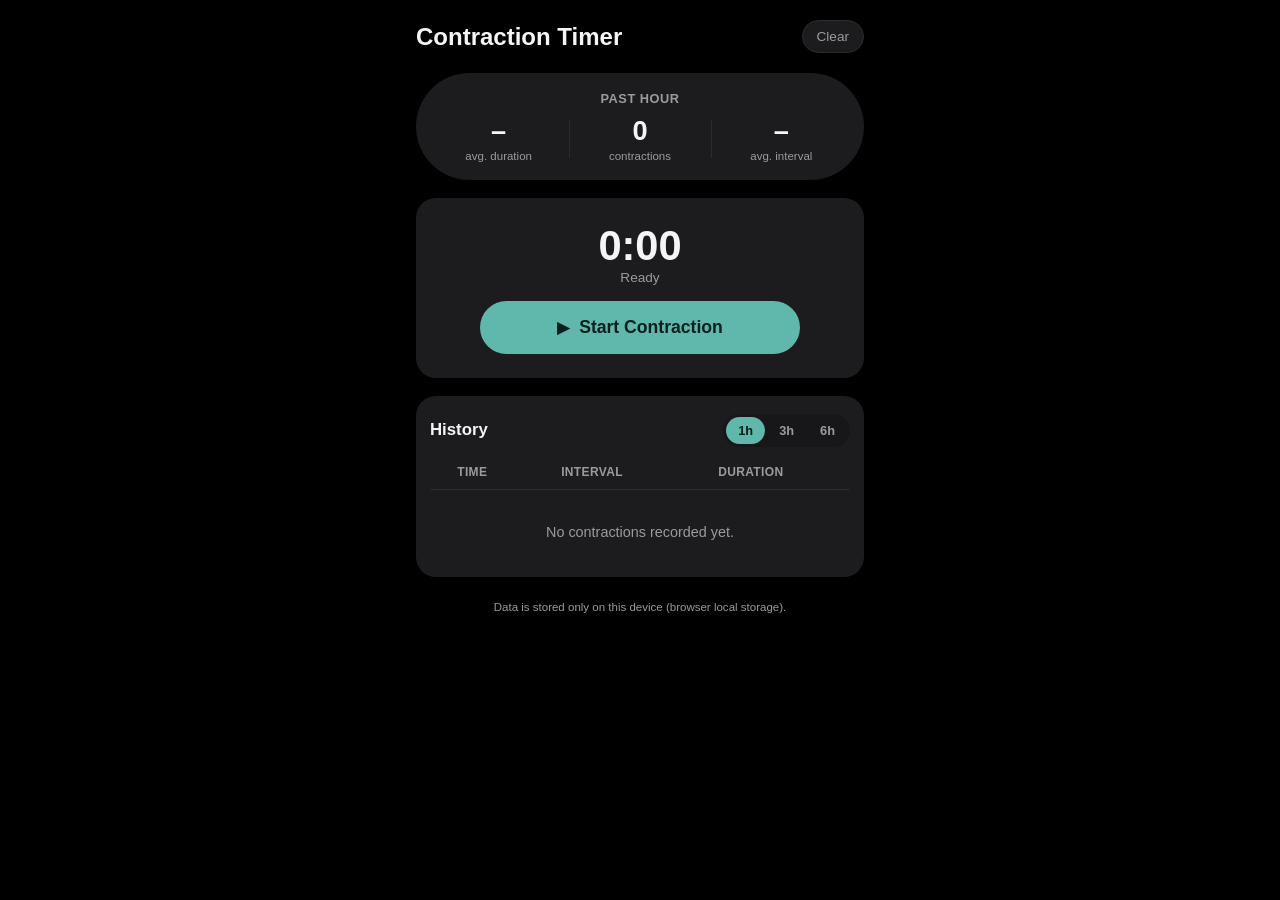
==== index.html @ 760b317a "Add contraction timer web app - Start/Stop button to record contraction start and end times - Histor" ====
<!doctype html>
<html lang="en">
<head>
  <meta charset="UTF-8" />
  <meta name="viewport" content="width=device-width, initial-scale=1, viewport-fit=cover" />
  <meta name="theme-color" content="#0b0b0c" />
  <title>Contraction Timer</title>
  <link rel="stylesheet" href="css/style.css" />
</head>
<body>
  <div class="app">
    <header class="app-header">
      <h1>Contraction Timer</h1>
      <button id="clearBtn" class="icon-btn" title="Clear all history">Clear</button>
    </header>

    <section class="stats-card" aria-label="Stats for the past hour">
      <h2 class="stats-title">Past hour</h2>
      <div class="stats-row">
        <div class="stat">
          <div class="stat-value" id="statAvgDuration">–</div>
          <div class="stat-label">avg. duration</div>
        </div>
        <div class="stat">
          <div class="stat-value" id="statCount">0</div>
          <div class="stat-label">contractions</div>
        </div>
        <div class="stat">
          <div class="stat-value" id="statAvgInterval">–</div>
          <div class="stat-label">avg. interval</div>
        </div>
      </div>
    </section>

    <section class="timer-card" aria-label="Timer">
      <div class="timer-display" id="timerDisplay">0:00</div>
      <div class="timer-sub" id="timerSub">Ready</div>
      <button id="timerBtn" class="timer-btn">
        <span class="icon">▶</span>
        <span class="label">Start Contraction</span>
      </button>
    </section>

    <section class="history-card" aria-label="History">
      <div class="history-header">
        <h2>History</h2>
        <div class="range-tabs" role="tablist" aria-label="History range">
          <button class="range-tab active" data-hours="1">1h</button>
          <button class="range-tab" data-hours="3">3h</button>
          <button class="range-tab" data-hours="6">6h</button>
        </div>
      </div>
      <div class="table-wrap">
        <table>
          <thead>
            <tr>
              <th>Time</th>
              <th>Interval</th>
              <th>Duration</th>
              <th></th>
            </tr>
          </thead>
          <tbody id="historyBody">
            <!-- rows injected here -->
          </tbody>
        </table>
        <p id="emptyState" class="empty-state">No contractions recorded yet.</p>
      </div>
    </section>

    <footer class="app-footer">
      <p>Data is stored only on this device (browser local storage).</p>
    </footer>
  </div>

  <script src="js/app.js"></script>
</body>
</html>
---- css/style.css ----
:root {
  --bg: #000000;
  --card-bg: #1c1c1e;
  --card-bg-2: #17171a;
  --text: #f5f5f7;
  --text-dim: #9a9aa0;
  --accent: #5fb8ab;
  --accent-dark: #3f8579;
  --danger: #e55a5a;
  --border: #2c2c2e;
  --radius: 20px;
}

* {
  box-sizing: border-box;
}

html, body {
  margin: 0;
  padding: 0;
  background: var(--bg);
  color: var(--text);
  font-family: -apple-system, BlinkMacSystemFont, "Segoe UI", Roboto, Helvetica, Arial, sans-serif;
}

.app {
  max-width: 480px;
  margin: 0 auto;
  padding: 20px 16px 40px;
  min-height: 100vh;
}

.app-header {
  display: flex;
  align-items: center;
  justify-content: space-between;
  margin-bottom: 20px;
}

.app-header h1 {
  font-size: 1.5rem;
  margin: 0;
  font-weight: 700;
}

.icon-btn {
  background: var(--card-bg);
  color: var(--text-dim);
  border: 1px solid var(--border);
  border-radius: 999px;
  padding: 8px 14px;
  font-size: 0.85rem;
  cursor: pointer;
}

.icon-btn:hover {
  color: var(--text);
  border-color: var(--accent);
}

.stats-card {
  background: var(--card-bg);
  border-radius: 999px;
  padding: 18px 12px;
  margin-bottom: 18px;
  text-align: center;
}

.stats-title {
  font-size: 0.8rem;
  font-weight: 600;
  color: var(--text-dim);
  margin: 0 0 10px;
  text-transform: uppercase;
  letter-spacing: 0.04em;
}

.stats-row {
  display: flex;
  align-items: center;
  justify-content: space-around;
}

.stat {
  flex: 1;
  padding: 0 6px;
  position: relative;
}

.stat + .stat::before {
  content: "";
  position: absolute;
  left: 0;
  top: 4px;
  bottom: 4px;
  width: 1px;
  background: var(--border);
}

.stat-value {
  font-size: 1.7rem;
  font-weight: 700;
  line-height: 1.1;
}

.stat-label {
  font-size: 0.72rem;
  color: var(--text-dim);
  margin-top: 4px;
}

.timer-card {
  background: var(--card-bg);
  border-radius: var(--radius);
  padding: 24px 16px;
  margin-bottom: 18px;
  text-align: center;
}

.timer-display {
  font-size: 2.6rem;
  font-weight: 700;
  font-variant-numeric: tabular-nums;
}

.timer-sub {
  color: var(--text-dim);
  font-size: 0.85rem;
  margin-bottom: 16px;
}

.timer-btn {
  width: 100%;
  max-width: 320px;
  border: none;
  border-radius: 999px;
  padding: 16px 20px;
  font-size: 1.1rem;
  font-weight: 700;
  background: var(--accent);
  color: #0b1f1c;
  cursor: pointer;
  display: inline-flex;
  align-items: center;
  justify-content: center;
  gap: 10px;
  transition: background 0.15s ease, transform 0.05s ease;
}

.timer-btn:active {
  transform: scale(0.98);
}

.timer-btn.running {
  background: var(--danger);
  color: #2a0d0d;
}

.timer-btn .icon {
  font-size: 1rem;
}

.history-card {
  background: var(--card-bg);
  border-radius: var(--radius);
  padding: 18px 14px;
}

.history-header {
  display: flex;
  align-items: center;
  justify-content: space-between;
  margin-bottom: 12px;
}

.history-header h2 {
  font-size: 1.05rem;
  margin: 0;
}

.range-tabs {
  display: flex;
  background: var(--card-bg-2);
  border-radius: 999px;
  padding: 3px;
  gap: 2px;
}

.range-tab {
  border: none;
  background: transparent;
  color: var(--text-dim);
  padding: 6px 12px;
  border-radius: 999px;
  font-size: 0.8rem;
  font-weight: 600;
  cursor: pointer;
}

.range-tab.active {
  background: var(--accent);
  color: #0b1f1c;
}

.table-wrap {
  overflow-x: auto;
}

table {
  width: 100%;
  border-collapse: collapse;
  font-size: 0.9rem;
}

thead th {
  text-align: center;
  color: var(--text-dim);
  font-weight: 600;
  font-size: 0.75rem;
  text-transform: uppercase;
  letter-spacing: 0.03em;
  padding: 6px 4px 10px;
  border-bottom: 1px solid var(--border);
}

tbody td {
  text-align: center;
  padding: 10px 4px;
  border-bottom: 1px solid var(--border);
  font-variant-numeric: tabular-nums;
}

tbody tr:last-child td {
  border-bottom: none;
}

.delete-btn {
  background: none;
  border: none;
  color: var(--text-dim);
  font-size: 1rem;
  cursor: pointer;
  line-height: 1;
  padding: 4px 8px;
}

.delete-btn:hover {
  color: var(--danger);
}

.duration-cell {
  font-weight: 700;
}

.empty-state {
  text-align: center;
  color: var(--text-dim);
  padding: 20px 0 4px;
  font-size: 0.9rem;
}

.app-footer {
  text-align: center;
  color: var(--text-dim);
  font-size: 0.72rem;
  margin-top: 24px;
}
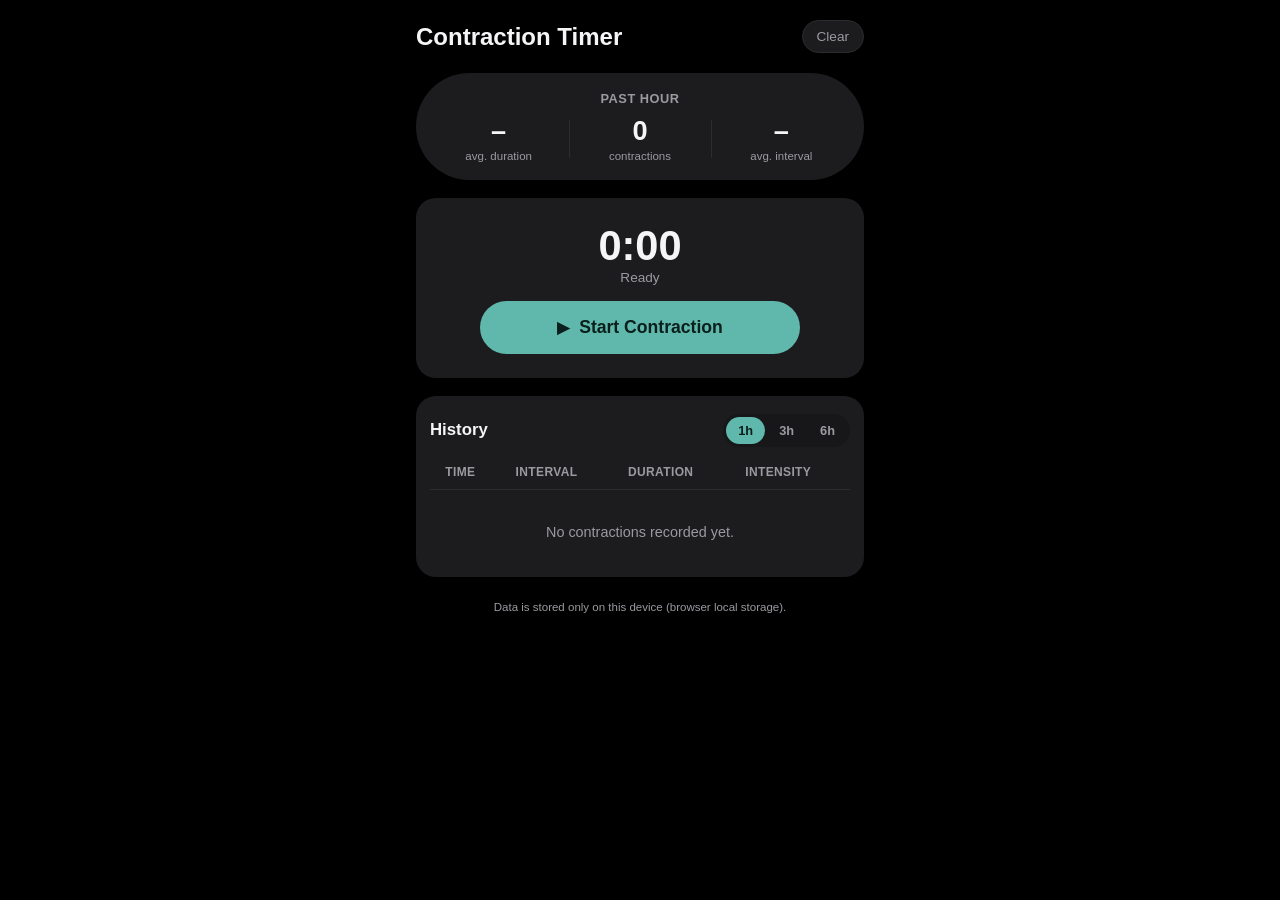
==== commit 0d6dd5e9: "Add optional intensity tagging to history entries - Each history row gets an Intensity dropdown (Mil" ====
--- a/index.html
+++ b/index.html
@@ -57,6 +57,7 @@
               <th>Time</th>
               <th>Interval</th>
               <th>Duration</th>
+              <th>Intensity</th>
               <th></th>
             </tr>
           </thead>
--- a/css/style.css
+++ b/css/style.css
@@ -234,6 +234,45 @@
   border-bottom: none;
 }
 
+.intensity-select {
+  appearance: none;
+  -webkit-appearance: none;
+  background: var(--card-bg-2);
+  color: var(--text-dim);
+  border: 1px solid var(--border);
+  border-radius: 999px;
+  padding: 6px 10px;
+  font-size: 0.78rem;
+  font-weight: 600;
+  cursor: pointer;
+  text-align: center;
+  text-align-last: center;
+  min-width: 76px;
+}
+
+.intensity-select:focus {
+  outline: 2px solid var(--accent);
+  outline-offset: 1px;
+}
+
+.intensity-select[data-intensity="mild"] {
+  background: rgba(95, 184, 171, 0.18);
+  color: var(--accent);
+  border-color: var(--accent-dark);
+}
+
+.intensity-select[data-intensity="moderate"] {
+  background: rgba(230, 176, 63, 0.18);
+  color: #e6b03f;
+  border-color: #a67c2e;
+}
+
+.intensity-select[data-intensity="strong"] {
+  background: rgba(229, 90, 90, 0.18);
+  color: var(--danger);
+  border-color: #a33f3f;
+}
+
 .delete-btn {
   background: none;
   border: none;
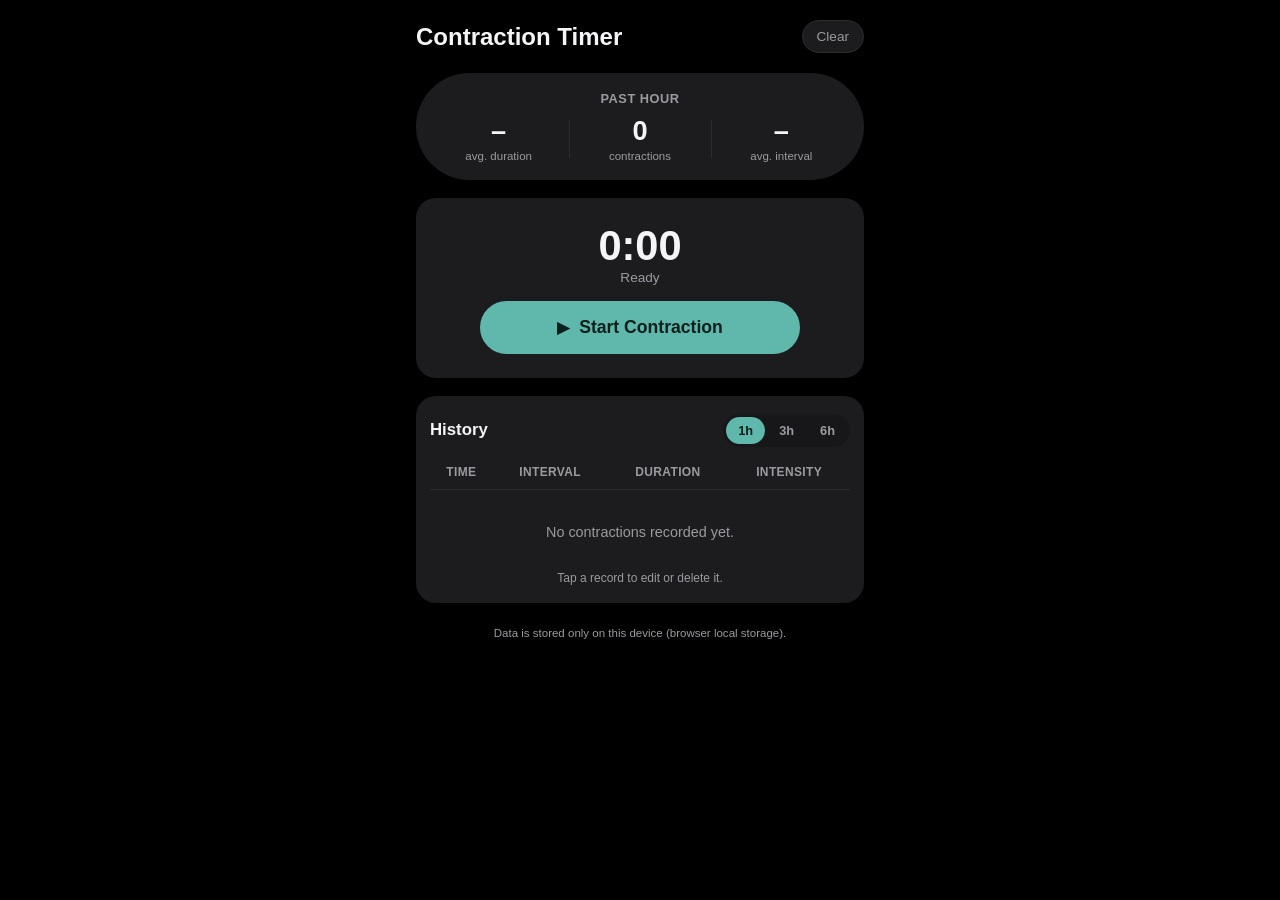
==== commit 740c4ec0: "Add dedicated edit page for each contraction record - New edit.html/js/edit.js: full-screen edit vie" ====
--- a/index.html
+++ b/index.html
@@ -58,7 +58,6 @@
               <th>Interval</th>
               <th>Duration</th>
               <th>Intensity</th>
-              <th></th>
             </tr>
           </thead>
           <tbody id="historyBody">
@@ -67,6 +66,7 @@
         </table>
         <p id="emptyState" class="empty-state">No contractions recorded yet.</p>
       </div>
+      <p class="history-hint">Tap a record to edit or delete it.</p>
     </section>
 
     <footer class="app-footer">
@@ -74,6 +74,8 @@
     </footer>
   </div>
 
+  <script src="js/utils.js"></script>
+  <script src="js/intensity.js"></script>
   <script src="js/app.js"></script>
 </body>
 </html>
--- a/css/style.css
+++ b/css/style.css
@@ -7,6 +7,8 @@
   --accent: #5fb8ab;
   --accent-dark: #3f8579;
   --danger: #e55a5a;
+  --moderate: #e6b03f;
+  --severe: #c23bd1;
   --border: #2c2c2e;
   --radius: 20px;
 }
@@ -234,57 +236,72 @@
   border-bottom: none;
 }
 
-.intensity-select {
-  appearance: none;
-  -webkit-appearance: none;
+.history-row {
+  cursor: pointer;
+}
+
+.history-row:hover td,
+.history-row:focus-visible td {
+  background: rgba(255, 255, 255, 0.04);
+}
+
+.history-row:focus-visible {
+  outline: none;
+}
+
+.intensity-cell {
+  display: table-cell;
+  white-space: nowrap;
+}
+
+.intensity-badge {
+  display: inline-block;
   background: var(--card-bg-2);
   color: var(--text-dim);
   border: 1px solid var(--border);
   border-radius: 999px;
-  padding: 6px 10px;
+  padding: 6px 12px;
   font-size: 0.78rem;
   font-weight: 600;
-  cursor: pointer;
-  text-align: center;
-  text-align-last: center;
-  min-width: 76px;
-}
-
-.intensity-select:focus {
-  outline: 2px solid var(--accent);
-  outline-offset: 1px;
-}
-
-.intensity-select[data-intensity="mild"] {
+}
+
+.intensity-badge.intensity-mild {
   background: rgba(95, 184, 171, 0.18);
   color: var(--accent);
   border-color: var(--accent-dark);
 }
 
-.intensity-select[data-intensity="moderate"] {
+.intensity-badge.intensity-moderate {
   background: rgba(230, 176, 63, 0.18);
-  color: #e6b03f;
+  color: var(--moderate);
   border-color: #a67c2e;
 }
 
-.intensity-select[data-intensity="strong"] {
+.intensity-badge.intensity-strong {
   background: rgba(229, 90, 90, 0.18);
   color: var(--danger);
   border-color: #a33f3f;
 }
 
-.delete-btn {
-  background: none;
-  border: none;
-  color: var(--text-dim);
-  font-size: 1rem;
-  cursor: pointer;
-  line-height: 1;
-  padding: 4px 8px;
-}
-
-.delete-btn:hover {
-  color: var(--danger);
+.intensity-badge.intensity-severe {
+  background: rgba(194, 59, 209, 0.18);
+  color: var(--severe);
+  border-color: #7d2589;
+}
+
+.row-chevron {
+  display: inline-block;
+  margin-left: 6px;
+  color: var(--text-dim);
+  font-size: 1rem;
+  vertical-align: middle;
+}
+
+.history-hint {
+  text-align: center;
+  color: var(--text-dim);
+  font-size: 0.75rem;
+  margin: 12px 0 0;
 }
 
 .duration-cell {
@@ -298,9 +315,212 @@
   font-size: 0.9rem;
 }
 
+.empty-state a {
+  color: var(--accent);
+}
+
 .app-footer {
   text-align: center;
   color: var(--text-dim);
   font-size: 0.72rem;
   margin-top: 24px;
 }
+
+/* ---------- Edit page ---------- */
+
+.edit-header {
+  display: flex;
+  align-items: center;
+  justify-content: space-between;
+  margin-bottom: 20px;
+}
+
+.edit-header h1 {
+  font-size: 1.2rem;
+  margin: 0;
+  font-weight: 700;
+}
+
+.round-btn {
+  width: 44px;
+  height: 44px;
+  border-radius: 50%;
+  border: none;
+  background: var(--card-bg);
+  color: var(--text);
+  font-size: 1.3rem;
+  line-height: 1;
+  cursor: pointer;
+  display: inline-flex;
+  align-items: center;
+  justify-content: center;
+}
+
+.round-btn-accent {
+  background: var(--accent);
+  color: #0b1f1c;
+  font-size: 1.1rem;
+  font-weight: 700;
+}
+
+.edit-card {
+  background: var(--card-bg);
+  border-radius: var(--radius);
+  padding: 20px 18px 26px;
+  margin-bottom: 20px;
+}
+
+.edit-date {
+  text-align: center;
+  font-size: 1rem;
+  color: var(--text-dim);
+  margin-bottom: 18px;
+}
+
+.field-row {
+  display: flex;
+  align-items: center;
+  justify-content: space-between;
+  padding: 14px 0;
+  border-bottom: 1px solid var(--border);
+  cursor: pointer;
+}
+
+.field-row-static {
+  cursor: default;
+}
+
+.field-label {
+  font-size: 1rem;
+}
+
+.field-value {
+  color: var(--accent);
+  font-size: 1rem;
+  font-variant-numeric: tabular-nums;
+}
+
+.field-value-wrap {
+  display: flex;
+  align-items: center;
+  gap: 4px;
+  position: relative;
+}
+
+.time-input {
+  background: transparent;
+  border: none;
+  color: var(--accent);
+  font-size: 1rem;
+  font-family: inherit;
+  font-variant-numeric: tabular-nums;
+  text-align: right;
+  padding: 0;
+  cursor: pointer;
+}
+
+.time-input::-webkit-calendar-picker-indicator {
+  filter: invert(0.6) sepia(1) saturate(3) hue-rotate(115deg);
+  cursor: pointer;
+}
+
+.intensity-section {
+  text-align: center;
+  padding-top: 22px;
+}
+
+.intensity-title {
+  font-size: 0.95rem;
+  font-weight: 700;
+  margin-bottom: 6px;
+}
+
+.intensity-value {
+  color: var(--text-dim);
+  font-size: 0.85rem;
+  font-weight: 600;
+  letter-spacing: 0.04em;
+  margin-bottom: 18px;
+}
+
+.slider-row {
+  display: flex;
+  align-items: center;
+  gap: 12px;
+  margin-bottom: 14px;
+}
+
+.slider-edge {
+  color: var(--text-dim);
+  font-size: 0.85rem;
+  flex: none;
+}
+
+#intensitySlider {
+  flex: 1;
+  appearance: none;
+  -webkit-appearance: none;
+  height: 6px;
+  border-radius: 999px;
+  background: var(--border);
+  outline: none;
+}
+
+#intensitySlider::-webkit-slider-thumb {
+  appearance: none;
+  -webkit-appearance: none;
+  width: 26px;
+  height: 26px;
+  border-radius: 50%;
+  background: #ffffff;
+  border: none;
+  box-shadow: 0 1px 3px rgba(0, 0, 0, 0.4);
+  cursor: pointer;
+}
+
+#intensitySlider::-moz-range-thumb {
+  width: 26px;
+  height: 26px;
+  border-radius: 50%;
+  background: #ffffff;
+  border: none;
+  box-shadow: 0 1px 3px rgba(0, 0, 0, 0.4);
+  cursor: pointer;
+}
+
+#intensitySlider::-moz-range-track {
+  height: 6px;
+  border-radius: 999px;
+  background: transparent;
+}
+
+.text-link {
+  background: none;
+  border: none;
+  color: var(--text-dim);
+  font-size: 0.82rem;
+  text-decoration: underline;
+  cursor: pointer;
+  padding: 4px;
+}
+
+.text-link:hover {
+  color: var(--accent);
+}
+
+.delete-full-btn {
+  display: block;
+  width: 100%;
+  border: none;
+  border-radius: 999px;
+  background: var(--card-bg);
+  color: var(--danger);
+  font-size: 1rem;
+  font-weight: 600;
+  padding: 16px;
+  cursor: pointer;
+}
+
+.delete-full-btn:hover {
+  background: rgba(229, 90, 90, 0.12);
+}
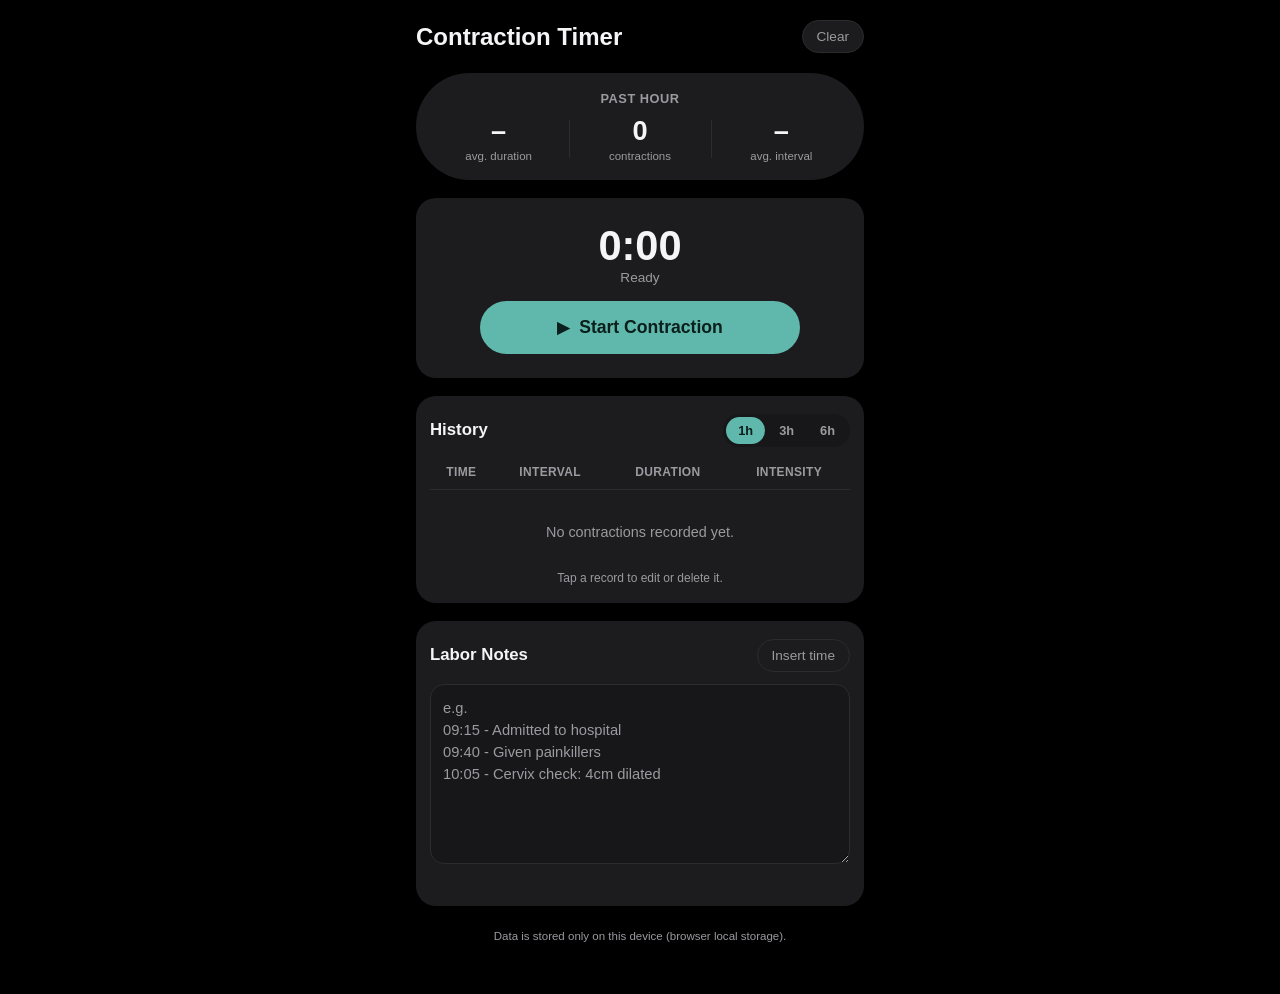
==== commit 9f9dfa01: "Add labor notes text box - New free-form multiline textarea under the History card for logging   non" ====
--- a/index.html
+++ b/index.html
@@ -69,6 +69,20 @@
       <p class="history-hint">Tap a record to edit or delete it.</p>
     </section>
 
+    <section class="notes-card" aria-label="Labor notes">
+      <div class="notes-header">
+        <h2>Labor Notes</h2>
+        <button id="insertTimeBtn" class="icon-btn" type="button">Insert time</button>
+      </div>
+      <textarea
+        id="notesArea"
+        class="notes-area"
+        rows="7"
+        placeholder="e.g.&#10;09:15 - Admitted to hospital&#10;09:40 - Given painkillers&#10;10:05 - Cervix check: 4cm dilated"
+      ></textarea>
+      <p class="notes-status" id="notesStatus">&nbsp;</p>
+    </section>
+
     <footer class="app-footer">
       <p>Data is stored only on this device (browser local storage).</p>
     </footer>
@@ -77,5 +91,6 @@
   <script src="js/utils.js"></script>
   <script src="js/intensity.js"></script>
   <script src="js/app.js"></script>
+  <script src="js/notes.js"></script>
 </body>
 </html>
--- a/css/style.css
+++ b/css/style.css
@@ -326,6 +326,57 @@
   margin-top: 24px;
 }
 
+/* ---------- Labor notes ---------- */
+
+.notes-card {
+  background: var(--card-bg);
+  border-radius: var(--radius);
+  padding: 18px 14px;
+  margin-top: 18px;
+}
+
+.notes-header {
+  display: flex;
+  align-items: center;
+  justify-content: space-between;
+  margin-bottom: 12px;
+}
+
+.notes-header h2 {
+  font-size: 1.05rem;
+  margin: 0;
+}
+
+.notes-area {
+  width: 100%;
+  resize: vertical;
+  min-height: 140px;
+  background: var(--card-bg-2);
+  color: var(--text);
+  border: 1px solid var(--border);
+  border-radius: 14px;
+  padding: 12px;
+  font-family: inherit;
+  font-size: 0.92rem;
+  line-height: 1.5;
+}
+
+.notes-area::placeholder {
+  color: var(--text-dim);
+}
+
+.notes-area:focus {
+  outline: 2px solid var(--accent);
+  outline-offset: 1px;
+}
+
+.notes-status {
+  text-align: right;
+  color: var(--text-dim);
+  font-size: 0.72rem;
+  margin: 8px 2px 0;
+}
+
 /* ---------- Edit page ---------- */
 
 .edit-header {
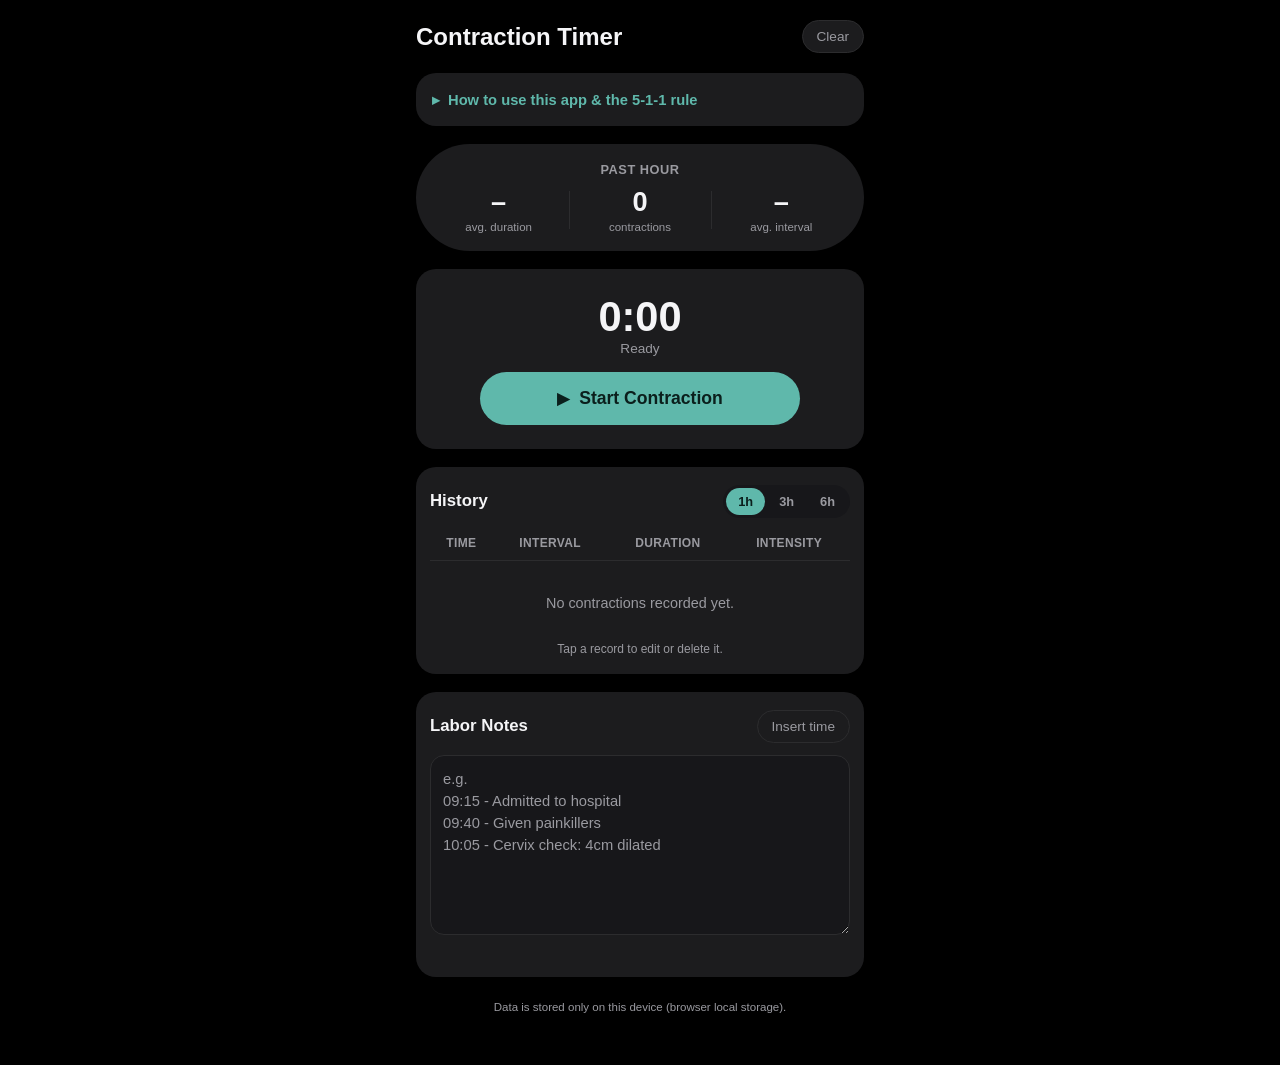
==== commit a1279860: "Add in-app instructions with the 5-1-1 rule, and MIT license - New collapsible "How to use this app " ====
--- a/index.html
+++ b/index.html
@@ -13,6 +13,50 @@
       <h1>Contraction Timer</h1>
       <button id="clearBtn" class="icon-btn" title="Clear all history">Clear</button>
     </header>
+
+    <details class="help-card">
+      <summary>How to use this app &amp; the 5-1-1 rule</summary>
+      <div class="help-body">
+        <h3>Timing a contraction</h3>
+        <p>
+          Tap <strong>Start Contraction</strong> the moment a contraction
+          begins, and tap it again (now labeled <strong>Stop
+          Contraction</strong>) the moment it ends. That's it — the app
+          records the start time, duration, and the interval since your
+          previous contraction automatically.
+        </p>
+
+        <h3>Reviewing &amp; fixing entries</h3>
+        <p>
+          Use the <strong>1h / 3h / 6h</strong> tabs to change how much
+          history is shown. Tap any row in the table to open it, where you
+          can correct the start/end time, set an intensity (Mild / Moderate
+          / Strong / Severe), or delete it.
+        </p>
+
+        <h3>Labor Notes</h3>
+        <p>
+          Use the free-text box below the history table to log anything
+          that isn't a contraction — when you were admitted, medication
+          given, checks done, and so on. The <strong>Insert time</strong>
+          button stamps the current time for you.
+        </p>
+
+        <h3>The 5-1-1 rule</h3>
+        <p>
+          A common rule of thumb for when to head to the hospital or call
+          your provider is the <strong>5-1-1 rule</strong>: contractions
+          coming about <strong>5 minutes apart</strong>, each lasting about
+          <strong>1 minute</strong>, for at least <strong>1 hour</strong>.
+        </p>
+        <p class="help-disclaimer">
+          This is general guidance only, not medical advice. Your provider
+          may give you different numbers to watch for — always follow their
+          instructions, and contact them (or go straight to care) sooner if
+          anything feels wrong, regardless of what this app shows.
+        </p>
+      </div>
+    </details>
 
     <section class="stats-card" aria-label="Stats for the past hour">
       <h2 class="stats-title">Past hour</h2>
--- a/css/style.css
+++ b/css/style.css
@@ -60,6 +60,66 @@
   border-color: var(--accent);
 }
 
+.help-card {
+  background: var(--card-bg);
+  border-radius: var(--radius);
+  padding: 4px 16px;
+  margin-bottom: 18px;
+}
+
+.help-card summary {
+  padding: 14px 0;
+  cursor: pointer;
+  font-weight: 600;
+  font-size: 0.92rem;
+  color: var(--accent);
+  list-style: none;
+}
+
+.help-card summary::-webkit-details-marker {
+  display: none;
+}
+
+.help-card summary::before {
+  content: "▸";
+  display: inline-block;
+  margin-right: 8px;
+  transition: transform 0.15s ease;
+}
+
+.help-card[open] summary::before {
+  transform: rotate(90deg);
+}
+
+.help-body {
+  padding-bottom: 16px;
+  font-size: 0.88rem;
+  line-height: 1.5;
+  color: var(--text);
+}
+
+.help-body h3 {
+  font-size: 0.8rem;
+  text-transform: uppercase;
+  letter-spacing: 0.03em;
+  color: var(--text-dim);
+  margin: 16px 0 6px;
+}
+
+.help-body h3:first-child {
+  margin-top: 0;
+}
+
+.help-body p {
+  margin: 0 0 4px;
+}
+
+.help-disclaimer {
+  color: var(--text-dim);
+  font-size: 0.8rem;
+  margin-top: 8px !important;
+}
+
 .stats-card {
   background: var(--card-bg);
   border-radius: 999px;
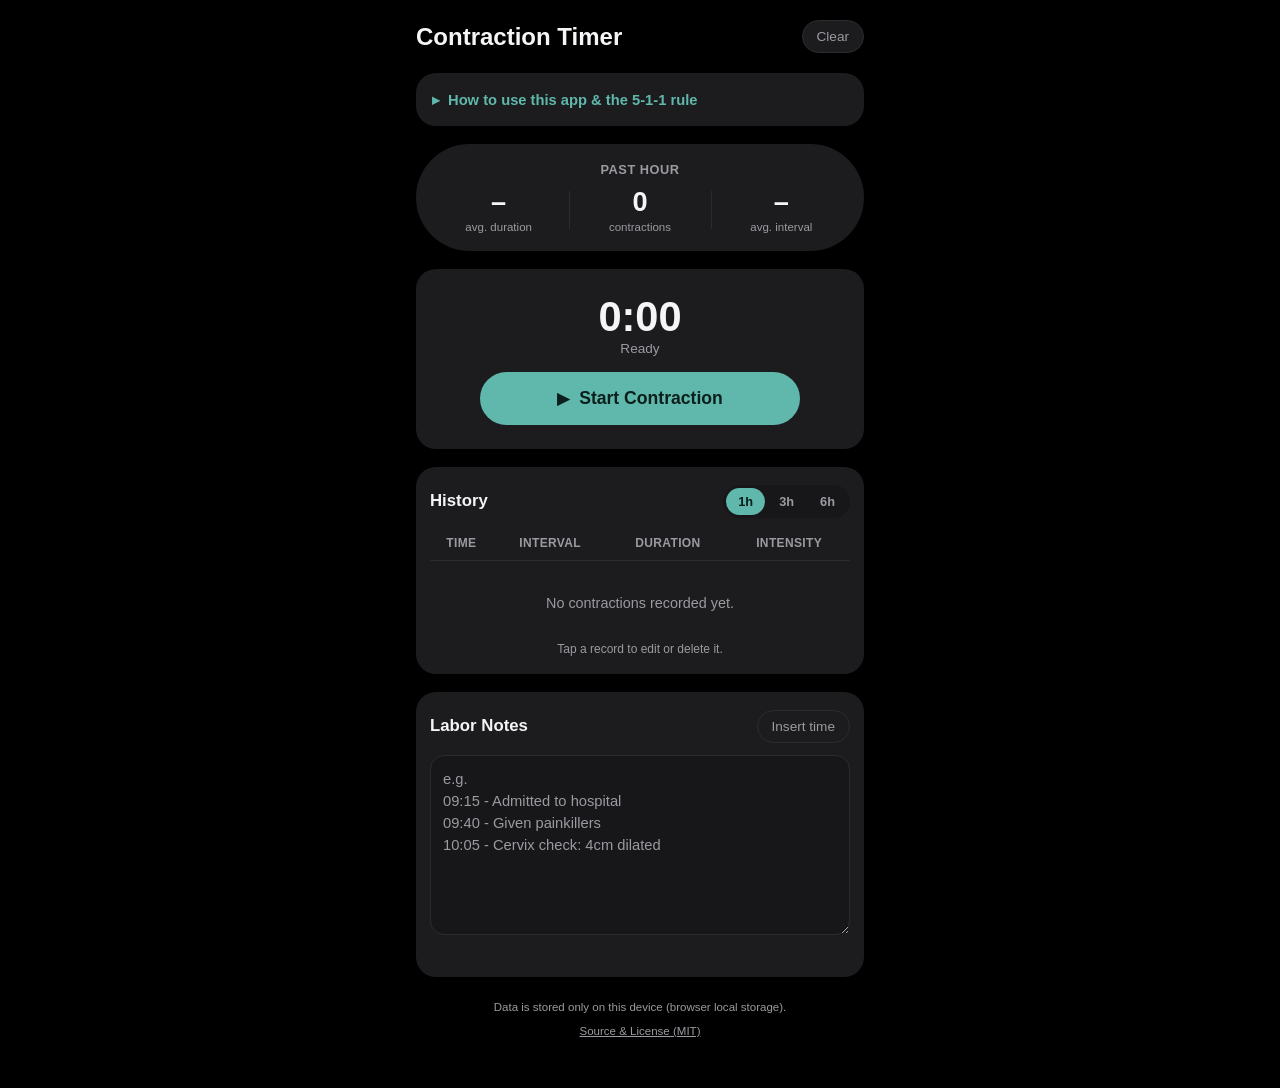
==== commit 37ad2bbf: "Add Source & License link to the app footer Optional courtesy link (not legally required by MIT) poi" ====
--- a/index.html
+++ b/index.html
@@ -129,6 +129,9 @@
 
     <footer class="app-footer">
       <p>Data is stored only on this device (browser local storage).</p>
+      <p>
+        <a href="https://github.com/TummlerEA/contraction-timer" target="_blank" rel="noopener">Source &amp; License (MIT)</a>
+      </p>
     </footer>
   </div>
 
--- a/css/style.css
+++ b/css/style.css
@@ -386,6 +386,19 @@
   margin-top: 24px;
 }
 
+.app-footer p + p {
+  margin-top: 6px;
+}
+
+.app-footer a {
+  color: var(--text-dim);
+  text-decoration: underline;
+}
+
+.app-footer a:hover {
+  color: var(--accent);
+}
+
 /* ---------- Labor notes ---------- */
 
 .notes-card {
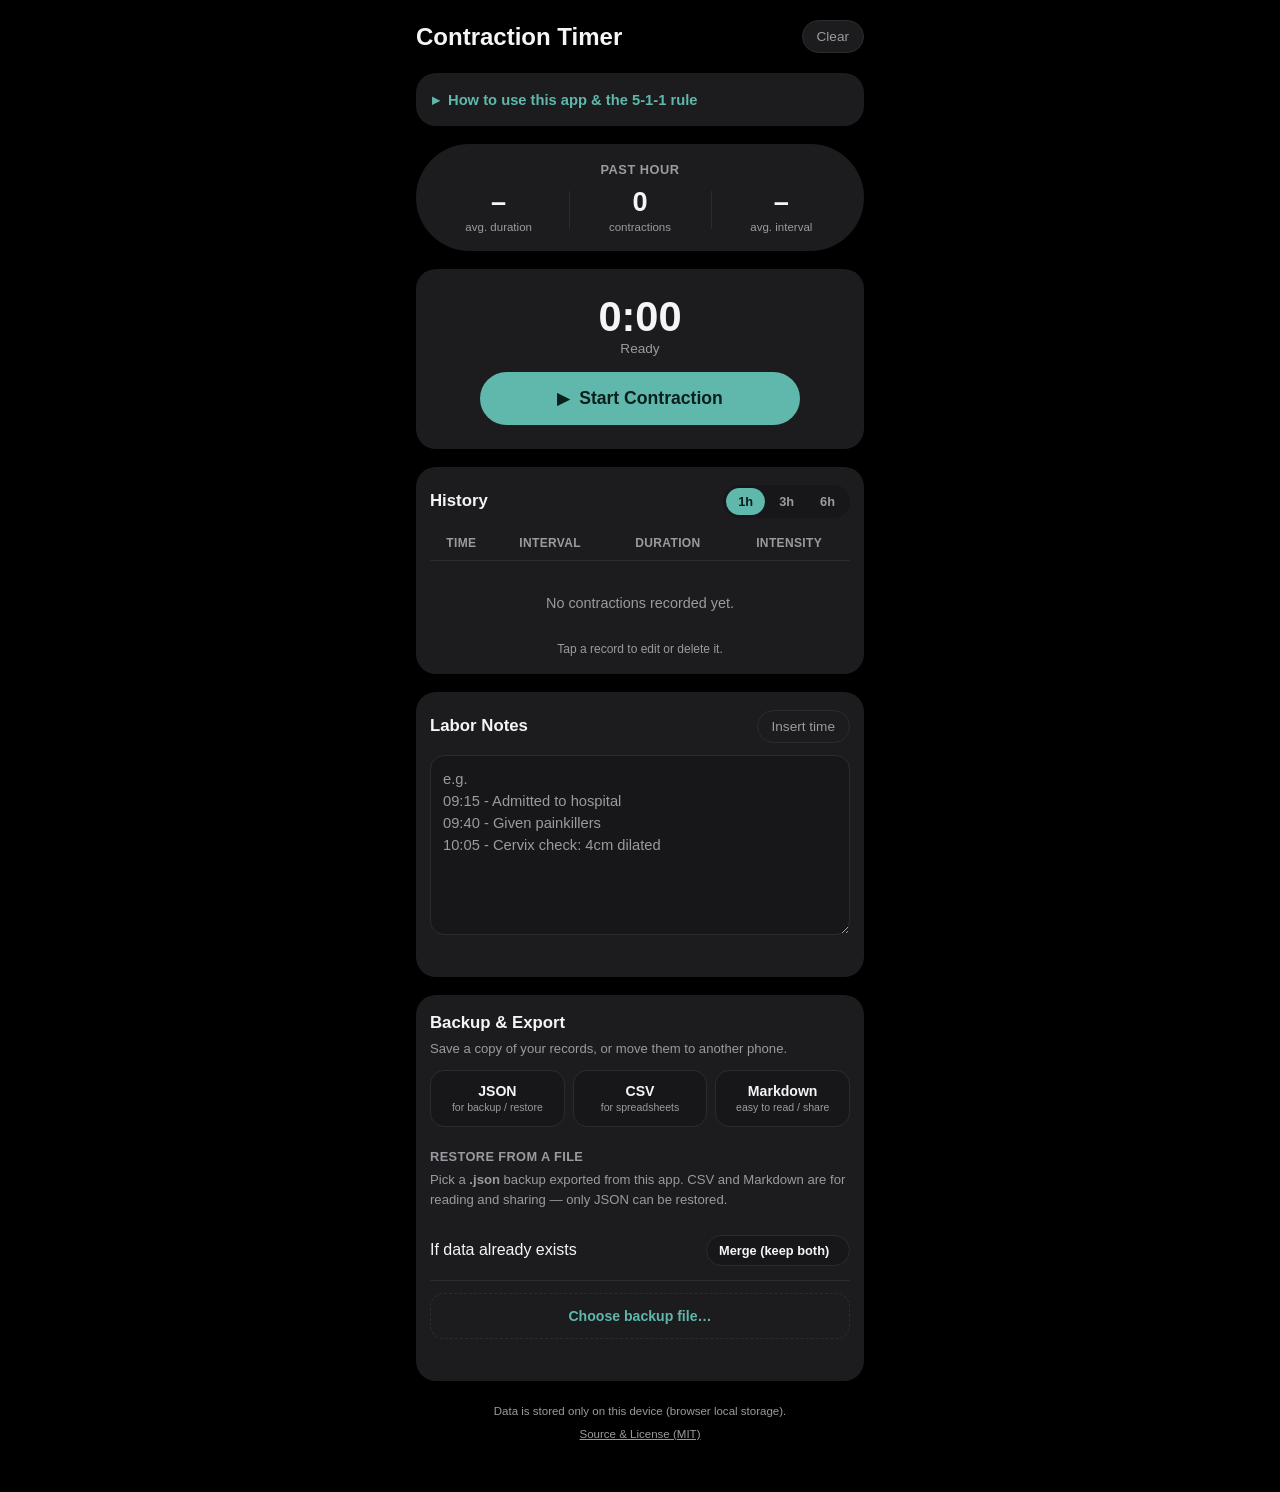
==== commit 7d20c995: "Add export (JSON/CSV/Markdown) and restore-from-file Records live only in the browser, so add a way " ====
--- a/index.html
+++ b/index.html
@@ -40,6 +40,18 @@
           that isn't a contraction — when you were admitted, medication
           given, checks done, and so on. The <strong>Insert time</strong>
           button stamps the current time for you.
+        </p>
+
+        <h3>Backup &amp; moving to another phone</h3>
+        <p>
+          Your records live only in this browser, so export a copy if you
+          want a backup or want them on another device. Use
+          <strong>JSON</strong> to back up and restore, <strong>CSV</strong>
+          for a spreadsheet, or <strong>Markdown</strong> for something easy
+          to read or hand to a provider. To move data across, export JSON on
+          the old phone and restore that file on the new one —
+          <strong>Merge</strong> keeps both sets of records,
+          <strong>Replace</strong> overwrites what's on the device.
         </p>
 
         <h3>The 5-1-1 rule</h3>
@@ -127,6 +139,46 @@
       <p class="notes-status" id="notesStatus">&nbsp;</p>
     </section>
 
+    <section class="backup-card" aria-label="Backup and export">
+      <h2>Backup &amp; Export</h2>
+
+      <p class="backup-lead">Save a copy of your records, or move them to another phone.</p>
+
+      <div class="backup-buttons">
+        <button id="exportJsonBtn" class="backup-btn" type="button">
+          <span class="backup-btn-label">JSON</span>
+          <span class="backup-btn-hint">for backup / restore</span>
+        </button>
+        <button id="exportCsvBtn" class="backup-btn" type="button">
+          <span class="backup-btn-label">CSV</span>
+          <span class="backup-btn-hint">for spreadsheets</span>
+        </button>
+        <button id="exportMdBtn" class="backup-btn" type="button">
+          <span class="backup-btn-label">Markdown</span>
+          <span class="backup-btn-hint">easy to read / share</span>
+        </button>
+      </div>
+
+      <h3 class="backup-subhead">Restore from a file</h3>
+      <p class="backup-lead">
+        Pick a <strong>.json</strong> backup exported from this app. CSV and Markdown are
+        for reading and sharing — only JSON can be restored.
+      </p>
+
+      <label class="field-row field-row-static backup-mode-row">
+        <span class="field-label">If data already exists</span>
+        <select id="restoreMode" class="backup-select">
+          <option value="merge">Merge (keep both)</option>
+          <option value="replace">Replace everything</option>
+        </select>
+      </label>
+
+      <input id="restoreInput" class="restore-input" type="file" accept="application/json,.json" />
+      <label for="restoreInput" class="restore-label">Choose backup file…</label>
+
+      <p class="backup-status" id="backupStatus">&nbsp;</p>
+    </section>
+
     <footer class="app-footer">
       <p>Data is stored only on this device (browser local storage).</p>
       <p>
@@ -139,5 +191,6 @@
   <script src="js/intensity.js"></script>
   <script src="js/app.js"></script>
   <script src="js/notes.js"></script>
+  <script src="js/backup.js"></script>
 </body>
 </html>
--- a/css/style.css
+++ b/css/style.css
@@ -379,6 +379,137 @@
   color: var(--accent);
 }
 
+/* ---------- Backup & export ---------- */
+
+.backup-card {
+  background: var(--card-bg);
+  border-radius: var(--radius);
+  padding: 18px 14px;
+  margin-top: 18px;
+}
+
+.backup-card h2 {
+  font-size: 1.05rem;
+  margin: 0 0 6px;
+}
+
+.backup-lead {
+  color: var(--text-dim);
+  font-size: 0.82rem;
+  line-height: 1.45;
+  margin: 0 0 12px;
+}
+
+.backup-buttons {
+  display: flex;
+  gap: 8px;
+}
+
+.backup-btn {
+  flex: 1;
+  display: flex;
+  flex-direction: column;
+  align-items: center;
+  gap: 2px;
+  background: var(--card-bg-2);
+  color: var(--text);
+  border: 1px solid var(--border);
+  border-radius: 14px;
+  padding: 12px 6px;
+  cursor: pointer;
+  font-family: inherit;
+}
+
+.backup-btn:hover {
+  border-color: var(--accent);
+}
+
+.backup-btn-label {
+  font-size: 0.88rem;
+  font-weight: 700;
+}
+
+.backup-btn-hint {
+  font-size: 0.66rem;
+  color: var(--text-dim);
+  text-align: center;
+  line-height: 1.25;
+}
+
+.backup-subhead {
+  font-size: 0.8rem;
+  text-transform: uppercase;
+  letter-spacing: 0.03em;
+  color: var(--text-dim);
+  margin: 22px 0 6px;
+}
+
+.backup-mode-row {
+  padding: 10px 0;
+}
+
+.backup-select {
+  appearance: none;
+  -webkit-appearance: none;
+  background: var(--card-bg-2);
+  color: var(--text);
+  border: 1px solid var(--border);
+  border-radius: 999px;
+  padding: 7px 12px;
+  font-size: 0.8rem;
+  font-family: inherit;
+  font-weight: 600;
+  cursor: pointer;
+}
+
+.restore-label {
+  display: block;
+  text-align: center;
+  border: 1px dashed var(--border);
+  border-radius: 14px;
+  padding: 14px;
+  margin-top: 12px;
+  color: var(--accent);
+  font-size: 0.88rem;
+  font-weight: 600;
+  cursor: pointer;
+}
+
+.restore-label:hover {
+  border-color: var(--accent);
+  background: rgba(95, 184, 171, 0.06);
+}
+
+/* Visually hidden, but still reachable via its label and by keyboard. */
+.restore-input {
+  position: absolute;
+  width: 1px;
+  height: 1px;
+  padding: 0;
+  margin: -1px;
+  overflow: hidden;
+  clip: rect(0, 0, 0, 0);
+  white-space: nowrap;
+  border: 0;
+}
+
+.restore-input:focus-visible + .restore-label {
+  outline: 2px solid var(--accent);
+  outline-offset: 2px;
+}
+
+.backup-status {
+  text-align: center;
+  color: var(--text-dim);
+  font-size: 0.75rem;
+  margin: 10px 2px 0;
+  min-height: 1em;
+}
+
+.backup-status.is-error {
+  color: var(--danger);
+}
+
 .app-footer {
   text-align: center;
   color: var(--text-dim);
